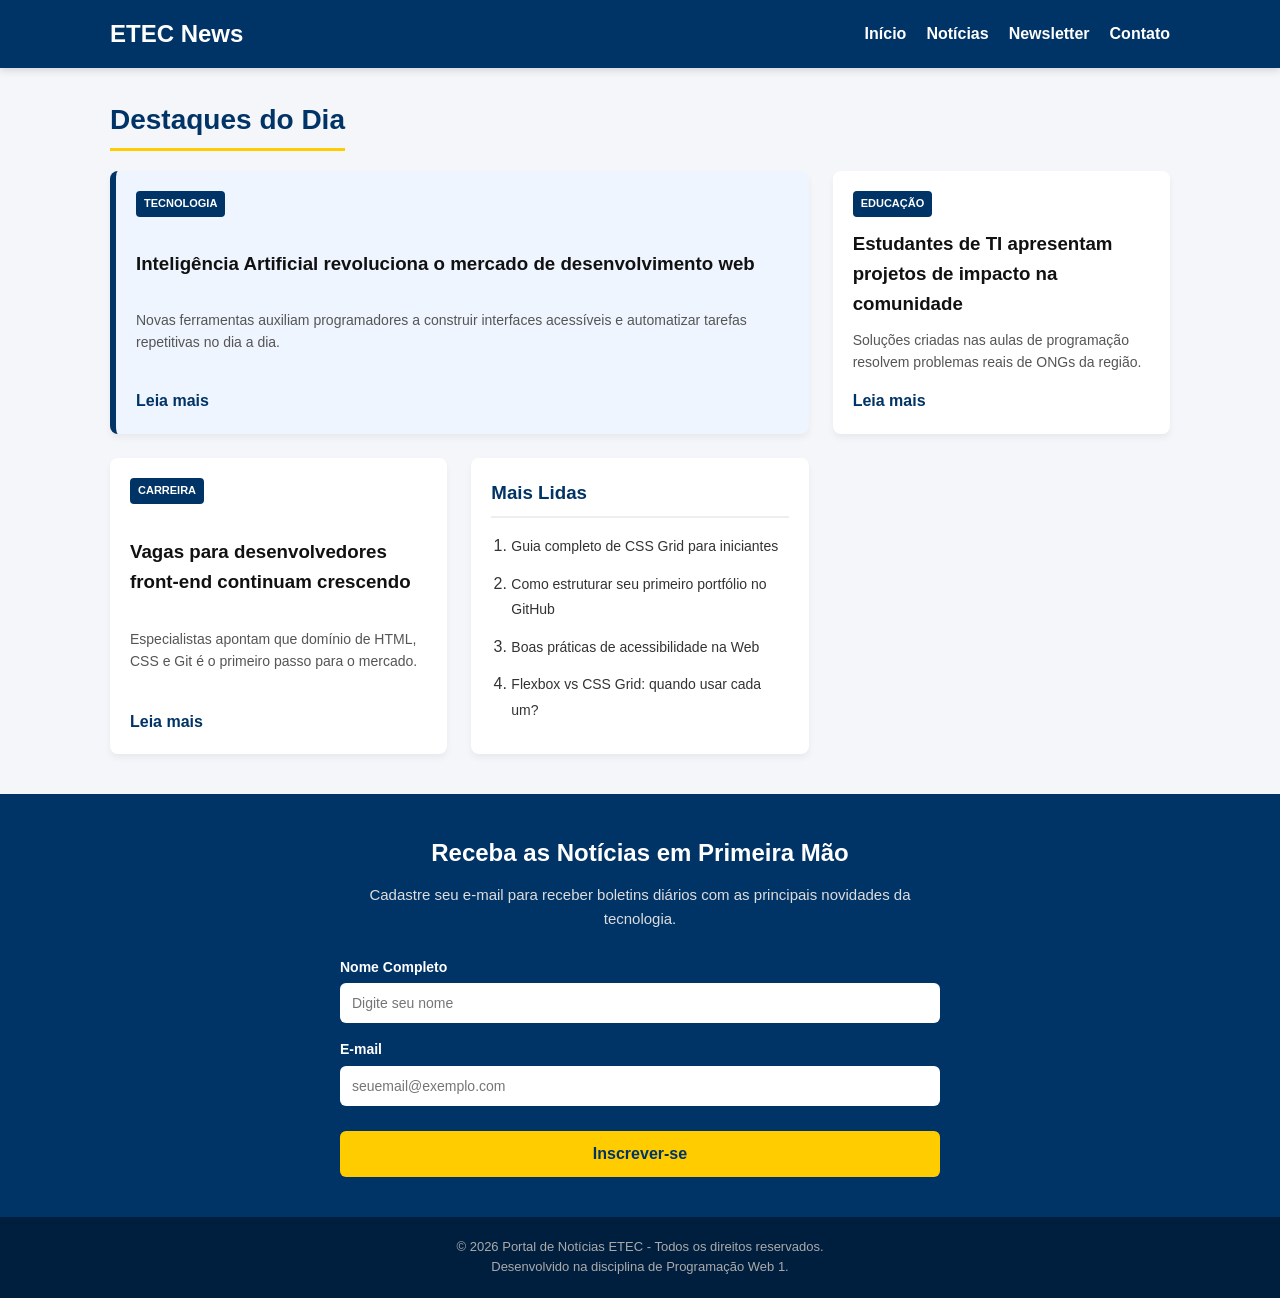
==== index.html @ 2fa305cd "Portal de Notícias da Etec AMS T1" ====
<!DOCTYPE html>
<html lang="pt-BR">
<head>
  <meta charset="UTF-8">
  <meta name="viewport" content="width=device-width, initial-scale=1.0">
  <title>Portal de Notícias ETEC</title>
  <link rel="stylesheet" href="style.css">
</head>
<body>

  <!-- Cabeçalho com Menu Flexbox e Hamburguer Responsivo -->
  <header class="topo-site">
    <nav class="menu-principal">
      <h1 class="logo">ETEC News</h1>

      <!-- Controle do Menu Hambúrguer (CSS puro) -->
      <input type="checkbox" id="menu-toggle" class="menu-toggle">
      <label for="menu-toggle" class="menu-icon" aria-label="Abrir Menu">
        <span></span>
        <span></span>
        <span></span>
      </label>

      <ul class="links-menu">
        <li><a href="#inicio">Início</a></li>
        <li><a href="#noticias">Notícias</a></li>
        <li><a href="#newsletter">Newsletter</a></li>
        <li><a href="#contato">Contato</a></li>
      </ul>
    </nav>
  </header>

  <!-- Conteúdo Principal com CSS Grid -->
  <main class="container-principal" id="noticias">
    <h2 class="titulo-secao">Destaques do Dia</h2>

    <div class="grade-portal">
      <!-- Notícia em Destaque Principal -->
      <article class="card-noticia destaque-principal">
        <span class="tag-categoria">Tecnologia</span>
        <h3>Inteligência Artificial revoluciona o mercado de desenvolvimento web</h3>
        <p>Novas ferramentas auxiliam programadores a construir interfaces acessíveis e automatizar tarefas repetitivas no dia a dia.</p>
        <a href="#" class="btn-leia-mais">Leia mais</a>
      </article>

      <!-- Notícias Secundárias -->
      <article class="card-noticia">
        <span class="tag-categoria">Educação</span>
        <h3>Estudantes de TI apresentam projetos de impacto na comunidade</h3>
        <p>Soluções criadas nas aulas de programação resolvem problemas reais de ONGs da região.</p>
        <a href="#" class="btn-leia-mais">Leia mais</a>
      </article>

      <article class="card-noticia">
        <span class="tag-categoria">Carreira</span>
        <h3>Vagas para desenvolvedores front-end continuam crescendo</h3>
        <p>Especialistas apontam que domínio de HTML, CSS e Git é o primeiro passo para o mercado.</p>
        <a href="#" class="btn-leia-mais">Leia mais</a>
      </article>

      <!-- Barra Lateral -->
      <aside class="barra-lateral">
        <h3>Mais Lidas</h3>
        <ol class="lista-populares">
          <li><a href="#">Guia completo de CSS Grid para iniciantes</a></li>
          <li><a href="#">Como estruturar seu primeiro portfólio no GitHub</a></li>
          <li><a href="#">Boas práticas de acessibilidade na Web</a></li>
          <li><a href="#">Flexbox vs CSS Grid: quando usar cada um?</a></li>
        </ol>
      </aside>
    </div>
  </main>

  <!-- Seção de Formulário (Newsletter) -->
  <section class="secao-newsletter" id="newsletter">
    <div class="container-newsletter">
      <h2>Receba as Notícias em Primeira Mão</h2>
      <p>Cadastre seu e-mail para receber boletins diários com as principais novidades da tecnologia.</p>

      <form class="form-newsletter">
        <div class="campo-grupo">
          <label for="nome">Nome Completo</label>
          <input type="text" id="nome" name="nome" placeholder="Digite seu nome" required>
        </div>

        <div class="campo-grupo">
          <label for="email">E-mail</label>
          <input type="email" id="email" name="email" placeholder="seuemail@exemplo.com" required>
        </div>

        <button type="submit" class="btn-enviar">Inscrever-se</button>
      </form>
    </div>
  </section>

  <!-- Rodapé Semântico -->
  <footer class="rodape-site" id="contato">
    <p>&copy; 2026 Portal de Notícias ETEC - Todos os direitos reservados.</p>
    <p>Desenvolvido na disciplina de Programação Web 1.</p>
  </footer>

</body>
</html>
---- style.css ----
/* Reset e Estilos Gerais */
* {
  box-sizing: border-box;
  margin: 0;
  padding: 0;
}

body {
  font-family: 'Segoe UI', Tahoma, Geneva, Verdana, sans-serif;
  background-color: #f4f6f9;
  color: #333333;
  line-height: 1.6;
}

/* Header e Menu Responsivo (Flexbox) */
.topo-site {
  background-color: #003366;
  position: sticky;
  top: 0;
  z-index: 100;
  box-shadow: 0 2px 8px rgba(0, 0, 0, 0.15);
}

.menu-principal {
  max-width: 1100px;
  margin: 0 auto;
  display: flex;
  justify-content: space-between;
  align-items: center;
  padding: 15px 20px;
}

.logo {
  color: #ffffff;
  font-size: 24px;
}

.links-menu {
  display: flex;
  list-style: none;
  gap: 20px;
}

.links-menu a {
  color: #ffffff;
  text-decoration: none;
  font-weight: 600;
  transition: color 0.3s;
}

.links-menu a:hover {
  color: #ffcc00;
}

/* Menu Hambúrguer (Oculto no Desktop) */
.menu-toggle {
  display: none;
}

.menu-icon {
  display: none;
  flex-direction: column;
  gap: 5px;
  cursor: pointer;
}

.menu-icon span {
  width: 28px;
  height: 3px;
  background-color: #ffffff;
  border-radius: 2px;
  transition: 0.3s;
}

/* Layout Principal (CSS Grid) */
.container-principal {
  max-width: 1100px;
  margin: 30px auto;
  padding: 0 20px;
}

.titulo-secao {
  font-size: 28px;
  margin-bottom: 20px;
  color: #003366;
  border-bottom: 3px solid #ffcc00;
  display: inline-block;
  padding-bottom: 5px;
}

.grade-portal {
  display: grid;
  grid-template-columns: repeat(3, 1fr);
  gap: 24px;
}

/* Cards de Notícia */
.card-noticia {
  background-color: #ffffff;
  border-radius: 8px;
  padding: 20px;
  box-shadow: 0 4px 6px rgba(0, 0, 0, 0.05);
  display: flex;
  flex-direction: column;
  justify-content: space-between;
}

.destaque-principal {
  grid-column: span 2;
  background-color: #eef5ff;
  border-left: 6px solid #003366;
}

.tag-categoria {
  align-self: flex-start;
  background-color: #003366;
  color: #ffffff;
  font-size: 11px;
  text-transform: uppercase;
  font-weight: bold;
  padding: 4px 8px;
  border-radius: 4px;
  margin-bottom: 12px;
}

.card-noticia h3 {
  margin-bottom: 10px;
  color: #111111;
}

.card-noticia p {
  color: #555555;
  margin-bottom: 15px;
  font-size: 14px;
}

.btn-leia-mais {
  display: inline-block;
  color: #003366;
  font-weight: bold;
  text-decoration: none;
}

.btn-leia-mais:hover {
  text-decoration: underline;
}

/* Barra Lateral */
.barra-lateral {
  background-color: #ffffff;
  border-radius: 8px;
  padding: 20px;
  box-shadow: 0 4px 6px rgba(0, 0, 0, 0.05);
}

.barra-lateral h3 {
  color: #003366;
  margin-bottom: 15px;
  border-bottom: 2px solid #eeeeee;
  padding-bottom: 8px;
}

.lista-populares {
  padding-left: 20px;
}

.lista-populares li {
  margin-bottom: 12px;
}

.lista-populares a {
  color: #333333;
  text-decoration: none;
  font-size: 14px;
}

.lista-populares a:hover {
  color: #003366;
  font-weight: bold;
}

/* Seção de Formulário Newsletter */
.secao-newsletter {
  background-color: #003366;
  color: #ffffff;
  padding: 40px 20px;
  margin-top: 40px;
}

.container-newsletter {
  max-width: 600px;
  margin: 0 auto;
  text-align: center;
}

.container-newsletter h2 {
  margin-bottom: 10px;
}

.container-newsletter p {
  margin-bottom: 25px;
  color: #dddddd;
  font-size: 15px;
}

.form-newsletter {
  display: flex;
  flex-direction: column;
  gap: 15px;
  text-align: left;
}

.campo-grupo {
  display: flex;
  flex-direction: column;
  gap: 5px;
}

.campo-grupo label {
  font-size: 14px;
  font-weight: 600;
}

.campo-grupo input {
  padding: 12px;
  border: none;
  border-radius: 6px;
  font-size: 14px;
}

.btn-enviar {
  background-color: #ffcc00;
  color: #003366;
  border: none;
  padding: 14px;
  font-weight: bold;
  font-size: 16px;
  border-radius: 6px;
  cursor: pointer;
  transition: background-color 0.3s;
  margin-top: 10px;
}

.btn-enviar:hover {
  background-color: #e6b800;
}

/* Rodapé */
.rodape-site {
  background-color: #001f3f;
  color: #aaaaaa;
  text-align: center;
  padding: 20px;
  font-size: 13px;
}

/* Responsividade (Telas Pequenas / Mobile) */
@media (max-width: 768px) {
  .menu-icon {
    display: flex;
  }

  .links-menu {
    display: none;
    position: absolute;
    top: 60px;
    left: 0;
    width: 100%;
    background-color: #002244;
    flex-direction: column;
    padding: 20px;
    box-shadow: 0 4px 8px rgba(0, 0, 0, 0.2);
  }

  /* Exibe os links quando a checkbox do menu estiver marcada */
  .menu-toggle:checked ~ .links-menu {
    display: flex;
  }

  .grade-portal {
    grid-template-columns: 1fr;
  }

  .destaque-principal {
    grid-column: span 1;
  }
}
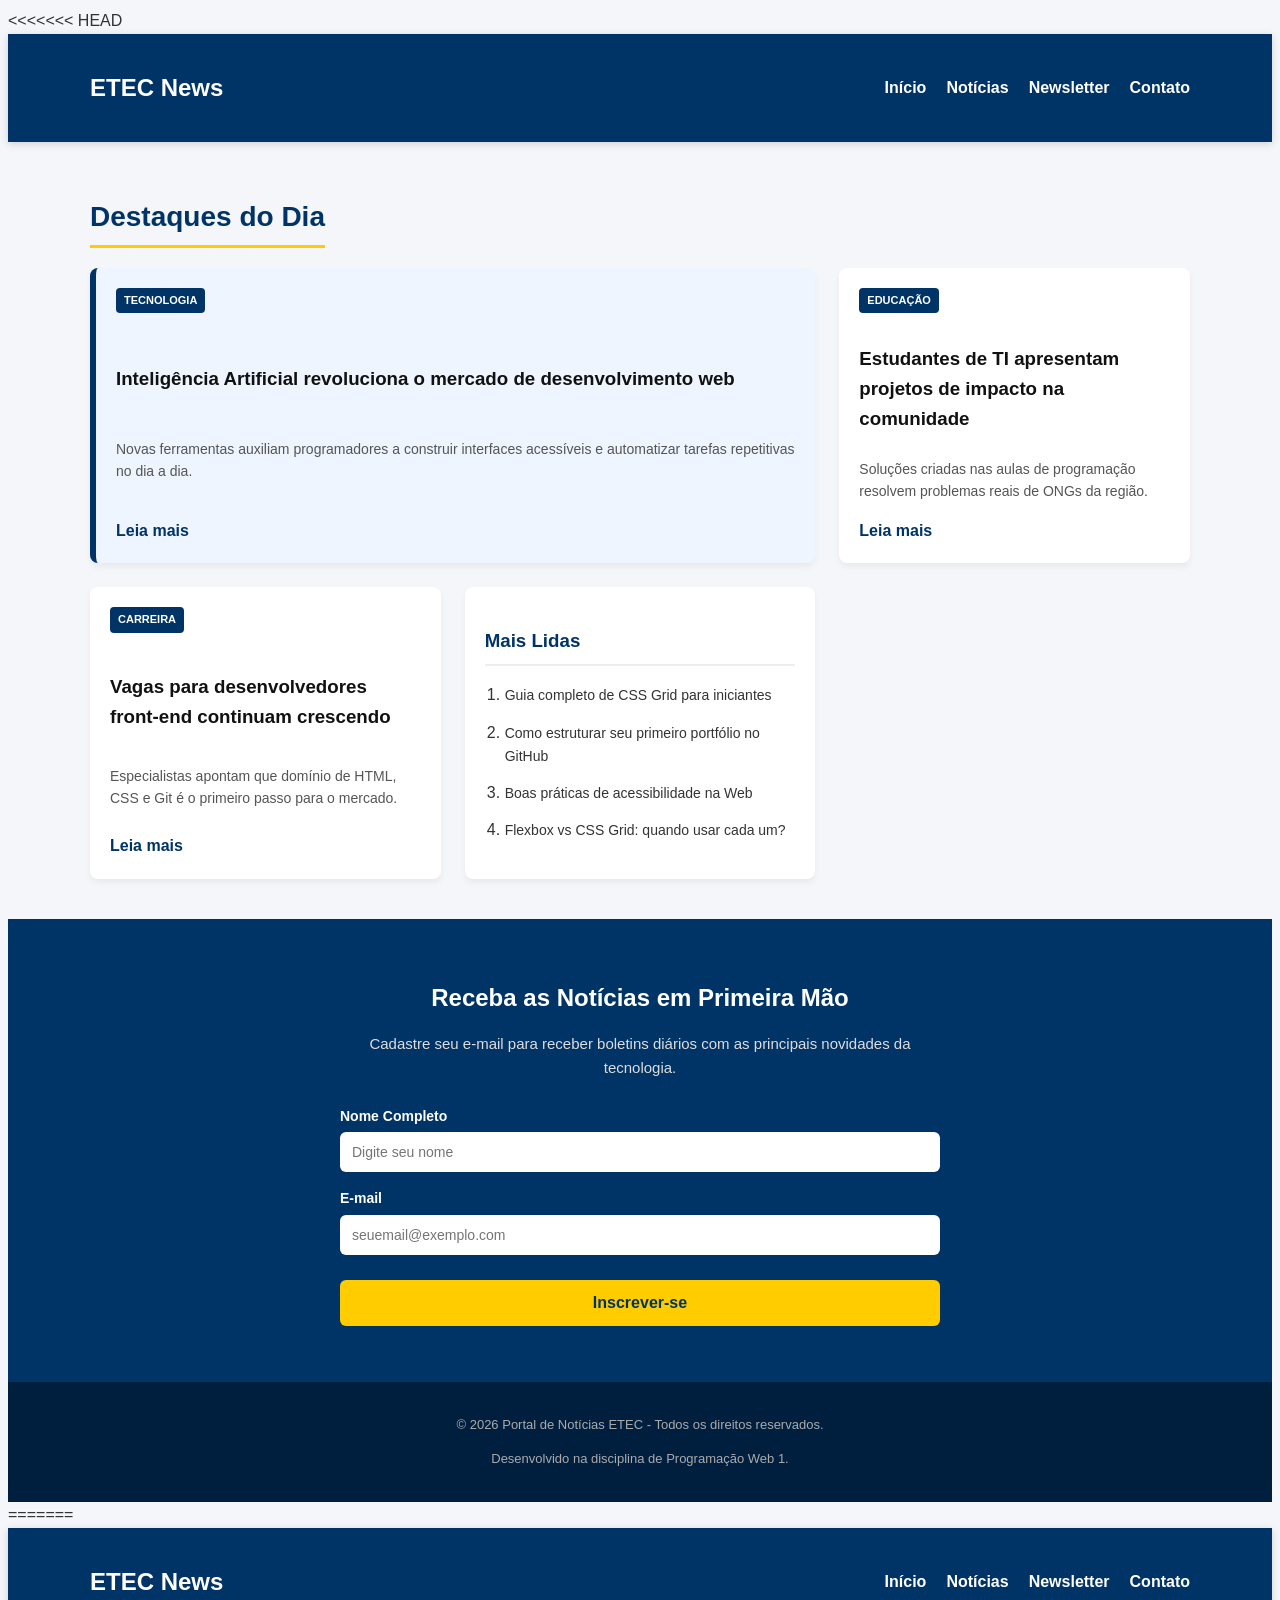
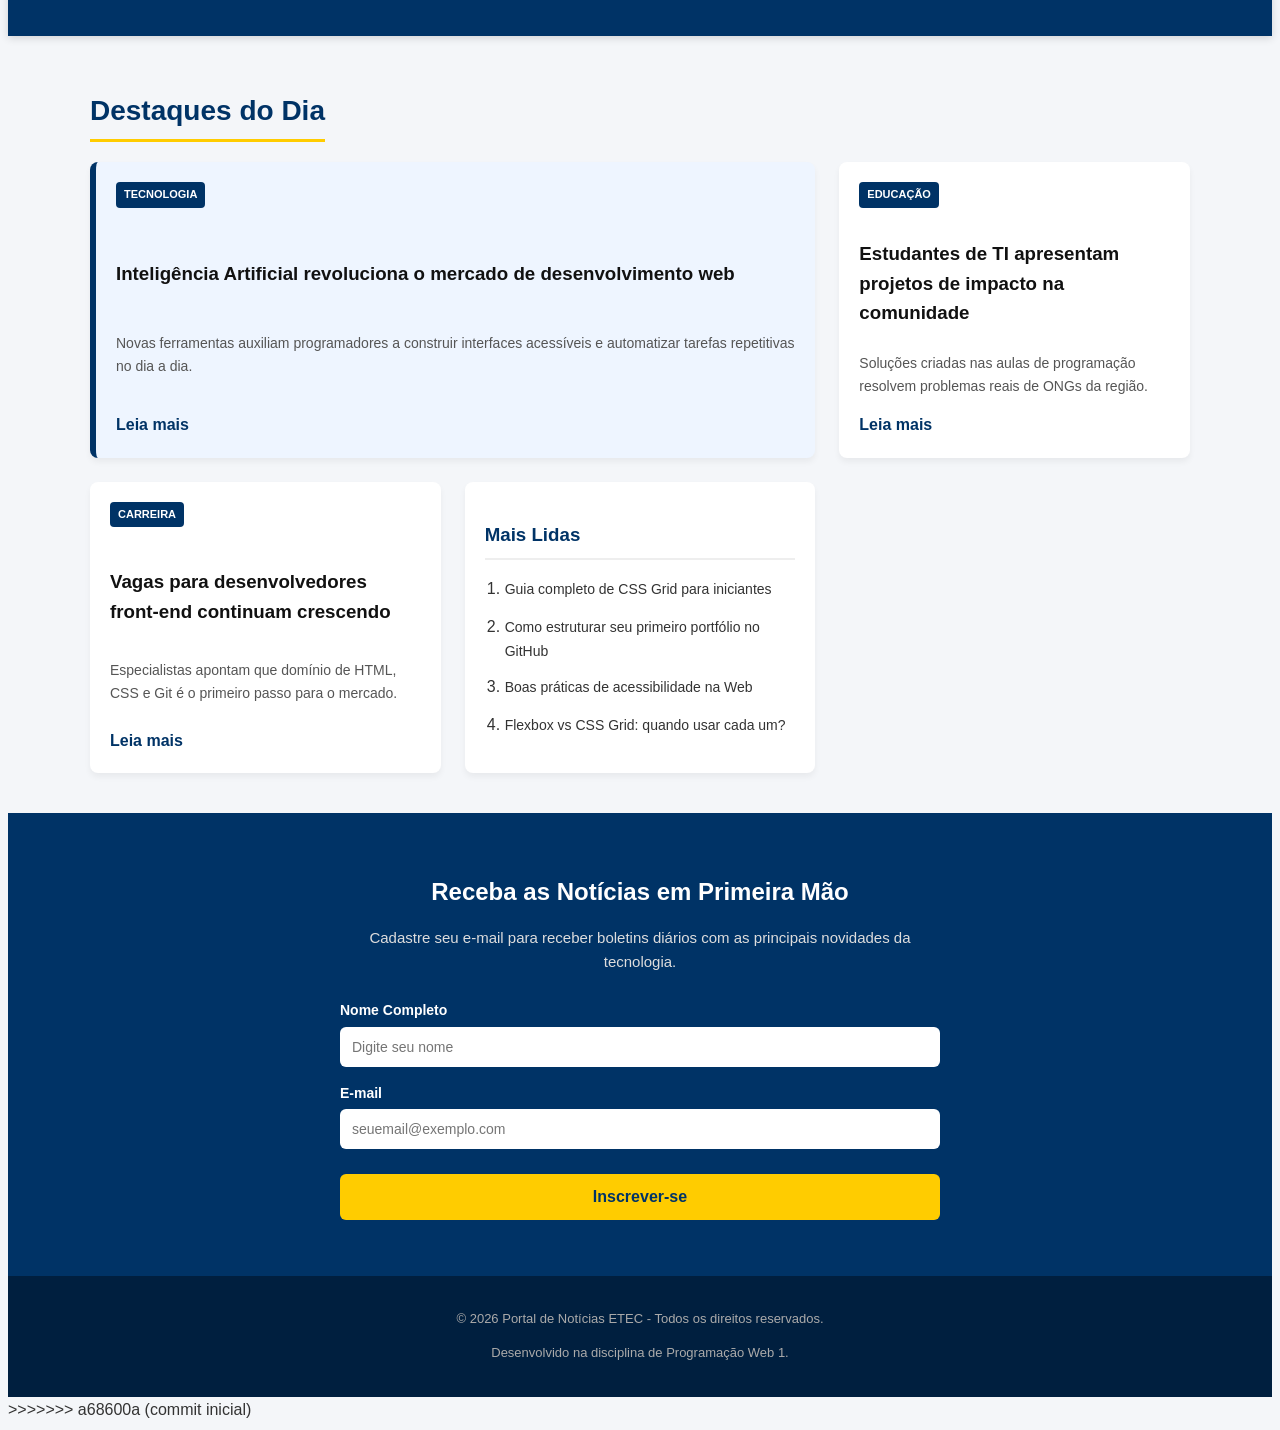
==== commit 714570db: "commit inicial" ====
--- a/index.html
+++ b/index.html
@@ -1,3 +1,4 @@
+<<<<<<< HEAD
 <!DOCTYPE html>
 <html lang="pt-BR">
 <head>
@@ -100,4 +101,108 @@
   </footer>
 
 </body>
+=======
+<!DOCTYPE html>
+<html lang="pt-BR">
+<head>
+  <meta charset="UTF-8">
+  <meta name="viewport" content="width=device-width, initial-scale=1.0">
+  <title>Portal de Notícias ETEC</title>
+  <link rel="stylesheet" href="style.css">
+</head>
+<body>
+
+  <!-- Cabeçalho com Menu Flexbox e Hamburguer Responsivo -->
+  <header class="topo-site">
+    <nav class="menu-principal">
+      <h1 class="logo">ETEC News</h1>
+
+      <!-- Controle do Menu Hambúrguer (CSS puro) -->
+      <input type="checkbox" id="menu-toggle" class="menu-toggle">
+      <label for="menu-toggle" class="menu-icon" aria-label="Abrir Menu">
+        <span></span>
+        <span></span>
+        <span></span>
+      </label>
+
+      <ul class="links-menu">
+        <li><a href="#inicio">Início</a></li>
+        <li><a href="#noticias">Notícias</a></li>
+        <li><a href="#newsletter">Newsletter</a></li>
+        <li><a href="#contato">Contato</a></li>
+      </ul>
+    </nav>
+  </header>
+
+  <!-- Conteúdo Principal com CSS Grid -->
+  <main class="container-principal" id="noticias">
+    <h2 class="titulo-secao">Destaques do Dia</h2>
+
+    <div class="grade-portal">
+      <!-- Notícia em Destaque Principal -->
+      <article class="card-noticia destaque-principal">
+        <span class="tag-categoria">Tecnologia</span>
+        <h3>Inteligência Artificial revoluciona o mercado de desenvolvimento web</h3>
+        <p>Novas ferramentas auxiliam programadores a construir interfaces acessíveis e automatizar tarefas repetitivas no dia a dia.</p>
+        <a href="#" class="btn-leia-mais">Leia mais</a>
+      </article>
+
+      <!-- Notícias Secundárias -->
+      <article class="card-noticia">
+        <span class="tag-categoria">Educação</span>
+        <h3>Estudantes de TI apresentam projetos de impacto na comunidade</h3>
+        <p>Soluções criadas nas aulas de programação resolvem problemas reais de ONGs da região.</p>
+        <a href="#" class="btn-leia-mais">Leia mais</a>
+      </article>
+
+      <article class="card-noticia">
+        <span class="tag-categoria">Carreira</span>
+        <h3>Vagas para desenvolvedores front-end continuam crescendo</h3>
+        <p>Especialistas apontam que domínio de HTML, CSS e Git é o primeiro passo para o mercado.</p>
+        <a href="#" class="btn-leia-mais">Leia mais</a>
+      </article>
+
+      <!-- Barra Lateral -->
+      <aside class="barra-lateral">
+        <h3>Mais Lidas</h3>
+        <ol class="lista-populares">
+          <li><a href="#">Guia completo de CSS Grid para iniciantes</a></li>
+          <li><a href="#">Como estruturar seu primeiro portfólio no GitHub</a></li>
+          <li><a href="#">Boas práticas de acessibilidade na Web</a></li>
+          <li><a href="#">Flexbox vs CSS Grid: quando usar cada um?</a></li>
+        </ol>
+      </aside>
+    </div>
+  </main>
+
+  <!-- Seção de Formulário (Newsletter) -->
+  <section class="secao-newsletter" id="newsletter">
+    <div class="container-newsletter">
+      <h2>Receba as Notícias em Primeira Mão</h2>
+      <p>Cadastre seu e-mail para receber boletins diários com as principais novidades da tecnologia.</p>
+
+      <form class="form-newsletter">
+        <div class="campo-grupo">
+          <label for="nome">Nome Completo</label>
+          <input type="text" id="nome" name="nome" placeholder="Digite seu nome" required>
+        </div>
+
+        <div class="campo-grupo">
+          <label for="email">E-mail</label>
+          <input type="email" id="email" name="email" placeholder="seuemail@exemplo.com" required>
+        </div>
+
+        <button type="submit" class="btn-enviar">Inscrever-se</button>
+      </form>
+    </div>
+  </section>
+
+  <!-- Rodapé Semântico -->
+  <footer class="rodape-site" id="contato">
+    <p>&copy; 2026 Portal de Notícias ETEC - Todos os direitos reservados.</p>
+    <p>Desenvolvido na disciplina de Programação Web 1.</p>
+  </footer>
+
+</body>
+>>>>>>> a68600a (commit inicial)
 </html>
--- a/style.css
+++ b/style.css
@@ -1,3 +1,4 @@
+<<<<<<< HEAD
 /* Reset e Estilos Gerais */
 * {
   box-sizing: border-box;
@@ -284,4 +285,292 @@
   .destaque-principal {
     grid-column: span 1;
   }
+=======
+/* Reset e Estilos Gerais */
+* {
+  box-sizing: border-box;
+  margin: 0;
+  padding: 0;
+}
+
+body {
+  font-family: 'Segoe UI', Tahoma, Geneva, Verdana, sans-serif;
+  background-color: #f4f6f9;
+  color: #333333;
+  line-height: 1.6;
+}
+
+/* Header e Menu Responsivo (Flexbox) */
+.topo-site {
+  background-color: #003366;
+  position: sticky;
+  top: 0;
+  z-index: 100;
+  box-shadow: 0 2px 8px rgba(0, 0, 0, 0.15);
+}
+
+.menu-principal {
+  max-width: 1100px;
+  margin: 0 auto;
+  display: flex;
+  justify-content: space-between;
+  align-items: center;
+  padding: 15px 20px;
+}
+
+.logo {
+  color: #ffffff;
+  font-size: 24px;
+}
+
+.links-menu {
+  display: flex;
+  list-style: none;
+  gap: 20px;
+}
+
+.links-menu a {
+  color: #ffffff;
+  text-decoration: none;
+  font-weight: 600;
+  transition: color 0.3s;
+}
+
+.links-menu a:hover {
+  color: #ffcc00;
+}
+
+/* Menu Hambúrguer (Oculto no Desktop) */
+.menu-toggle {
+  display: none;
+}
+
+.menu-icon {
+  display: none;
+  flex-direction: column;
+  gap: 5px;
+  cursor: pointer;
+}
+
+.menu-icon span {
+  width: 28px;
+  height: 3px;
+  background-color: #ffffff;
+  border-radius: 2px;
+  transition: 0.3s;
+}
+
+/* Layout Principal (CSS Grid) */
+.container-principal {
+  max-width: 1100px;
+  margin: 30px auto;
+  padding: 0 20px;
+}
+
+.titulo-secao {
+  font-size: 28px;
+  margin-bottom: 20px;
+  color: #003366;
+  border-bottom: 3px solid #ffcc00;
+  display: inline-block;
+  padding-bottom: 5px;
+}
+
+.grade-portal {
+  display: grid;
+  grid-template-columns: repeat(3, 1fr);
+  gap: 24px;
+}
+
+/* Cards de Notícia */
+.card-noticia {
+  background-color: #ffffff;
+  border-radius: 8px;
+  padding: 20px;
+  box-shadow: 0 4px 6px rgba(0, 0, 0, 0.05);
+  display: flex;
+  flex-direction: column;
+  justify-content: space-between;
+}
+
+.destaque-principal {
+  grid-column: span 2;
+  background-color: #eef5ff;
+  border-left: 6px solid #003366;
+}
+
+.tag-categoria {
+  align-self: flex-start;
+  background-color: #003366;
+  color: #ffffff;
+  font-size: 11px;
+  text-transform: uppercase;
+  font-weight: bold;
+  padding: 4px 8px;
+  border-radius: 4px;
+  margin-bottom: 12px;
+}
+
+.card-noticia h3 {
+  margin-bottom: 10px;
+  color: #111111;
+}
+
+.card-noticia p {
+  color: #555555;
+  margin-bottom: 15px;
+  font-size: 14px;
+}
+
+.btn-leia-mais {
+  display: inline-block;
+  color: #003366;
+  font-weight: bold;
+  text-decoration: none;
+}
+
+.btn-leia-mais:hover {
+  text-decoration: underline;
+}
+
+/* Barra Lateral */
+.barra-lateral {
+  background-color: #ffffff;
+  border-radius: 8px;
+  padding: 20px;
+  box-shadow: 0 4px 6px rgba(0, 0, 0, 0.05);
+}
+
+.barra-lateral h3 {
+  color: #003366;
+  margin-bottom: 15px;
+  border-bottom: 2px solid #eeeeee;
+  padding-bottom: 8px;
+}
+
+.lista-populares {
+  padding-left: 20px;
+}
+
+.lista-populares li {
+  margin-bottom: 12px;
+}
+
+.lista-populares a {
+  color: #333333;
+  text-decoration: none;
+  font-size: 14px;
+}
+
+.lista-populares a:hover {
+  color: #003366;
+  font-weight: bold;
+}
+
+/* Seção de Formulário Newsletter */
+.secao-newsletter {
+  background-color: #003366;
+  color: #ffffff;
+  padding: 40px 20px;
+  margin-top: 40px;
+}
+
+.container-newsletter {
+  max-width: 600px;
+  margin: 0 auto;
+  text-align: center;
+}
+
+.container-newsletter h2 {
+  margin-bottom: 10px;
+}
+
+.container-newsletter p {
+  margin-bottom: 25px;
+  color: #dddddd;
+  font-size: 15px;
+}
+
+.form-newsletter {
+  display: flex;
+  flex-direction: column;
+  gap: 15px;
+  text-align: left;
+}
+
+.campo-grupo {
+  display: flex;
+  flex-direction: column;
+  gap: 5px;
+}
+
+.campo-grupo label {
+  font-size: 14px;
+  font-weight: 600;
+}
+
+.campo-grupo input {
+  padding: 12px;
+  border: none;
+  border-radius: 6px;
+  font-size: 14px;
+}
+
+.btn-enviar {
+  background-color: #ffcc00;
+  color: #003366;
+  border: none;
+  padding: 14px;
+  font-weight: bold;
+  font-size: 16px;
+  border-radius: 6px;
+  cursor: pointer;
+  transition: background-color 0.3s;
+  margin-top: 10px;
+}
+
+.btn-enviar:hover {
+  background-color: #e6b800;
+}
+
+/* Rodapé */
+.rodape-site {
+  background-color: #001f3f;
+  color: #aaaaaa;
+  text-align: center;
+  padding: 20px;
+  font-size: 13px;
+}
+
+/* Responsividade (Telas Pequenas / Mobile) */
+@media (max-width: 768px) {
+  .menu-icon {
+    display: flex;
+  }
+
+  .links-menu {
+    display: none;
+    position: absolute;
+    top: 60px;
+    left: 0;
+    width: 100%;
+    background-color: #002244;
+    flex-direction: column;
+    padding: 20px;
+    box-shadow: 0 4px 8px rgba(0, 0, 0, 0.2);
+  }
+
+  /* Exibe os links quando a checkbox do menu estiver marcada */
+  .menu-toggle:checked ~ .links-menu {
+    display: flex;
+  }
+
+  .grade-portal {
+    grid-template-columns: 1fr;
+  }
+
+  .destaque-principal {
+    grid-column: span 1;
+  }
+>>>>>>> a68600a (commit inicial)
 }
--- a/style.css
+++ b/style.css
@@ -1,3 +1,4 @@
+<<<<<<< HEAD
 /* Reset e Estilos Gerais */
 * {
   box-sizing: border-box;
@@ -284,4 +285,292 @@
   .destaque-principal {
     grid-column: span 1;
   }
+=======
+/* Reset e Estilos Gerais */
+* {
+  box-sizing: border-box;
+  margin: 0;
+  padding: 0;
+}
+
+body {
+  font-family: 'Segoe UI', Tahoma, Geneva, Verdana, sans-serif;
+  background-color: #f4f6f9;
+  color: #333333;
+  line-height: 1.6;
+}
+
+/* Header e Menu Responsivo (Flexbox) */
+.topo-site {
+  background-color: #003366;
+  position: sticky;
+  top: 0;
+  z-index: 100;
+  box-shadow: 0 2px 8px rgba(0, 0, 0, 0.15);
+}
+
+.menu-principal {
+  max-width: 1100px;
+  margin: 0 auto;
+  display: flex;
+  justify-content: space-between;
+  align-items: center;
+  padding: 15px 20px;
+}
+
+.logo {
+  color: #ffffff;
+  font-size: 24px;
+}
+
+.links-menu {
+  display: flex;
+  list-style: none;
+  gap: 20px;
+}
+
+.links-menu a {
+  color: #ffffff;
+  text-decoration: none;
+  font-weight: 600;
+  transition: color 0.3s;
+}
+
+.links-menu a:hover {
+  color: #ffcc00;
+}
+
+/* Menu Hambúrguer (Oculto no Desktop) */
+.menu-toggle {
+  display: none;
+}
+
+.menu-icon {
+  display: none;
+  flex-direction: column;
+  gap: 5px;
+  cursor: pointer;
+}
+
+.menu-icon span {
+  width: 28px;
+  height: 3px;
+  background-color: #ffffff;
+  border-radius: 2px;
+  transition: 0.3s;
+}
+
+/* Layout Principal (CSS Grid) */
+.container-principal {
+  max-width: 1100px;
+  margin: 30px auto;
+  padding: 0 20px;
+}
+
+.titulo-secao {
+  font-size: 28px;
+  margin-bottom: 20px;
+  color: #003366;
+  border-bottom: 3px solid #ffcc00;
+  display: inline-block;
+  padding-bottom: 5px;
+}
+
+.grade-portal {
+  display: grid;
+  grid-template-columns: repeat(3, 1fr);
+  gap: 24px;
+}
+
+/* Cards de Notícia */
+.card-noticia {
+  background-color: #ffffff;
+  border-radius: 8px;
+  padding: 20px;
+  box-shadow: 0 4px 6px rgba(0, 0, 0, 0.05);
+  display: flex;
+  flex-direction: column;
+  justify-content: space-between;
+}
+
+.destaque-principal {
+  grid-column: span 2;
+  background-color: #eef5ff;
+  border-left: 6px solid #003366;
+}
+
+.tag-categoria {
+  align-self: flex-start;
+  background-color: #003366;
+  color: #ffffff;
+  font-size: 11px;
+  text-transform: uppercase;
+  font-weight: bold;
+  padding: 4px 8px;
+  border-radius: 4px;
+  margin-bottom: 12px;
+}
+
+.card-noticia h3 {
+  margin-bottom: 10px;
+  color: #111111;
+}
+
+.card-noticia p {
+  color: #555555;
+  margin-bottom: 15px;
+  font-size: 14px;
+}
+
+.btn-leia-mais {
+  display: inline-block;
+  color: #003366;
+  font-weight: bold;
+  text-decoration: none;
+}
+
+.btn-leia-mais:hover {
+  text-decoration: underline;
+}
+
+/* Barra Lateral */
+.barra-lateral {
+  background-color: #ffffff;
+  border-radius: 8px;
+  padding: 20px;
+  box-shadow: 0 4px 6px rgba(0, 0, 0, 0.05);
+}
+
+.barra-lateral h3 {
+  color: #003366;
+  margin-bottom: 15px;
+  border-bottom: 2px solid #eeeeee;
+  padding-bottom: 8px;
+}
+
+.lista-populares {
+  padding-left: 20px;
+}
+
+.lista-populares li {
+  margin-bottom: 12px;
+}
+
+.lista-populares a {
+  color: #333333;
+  text-decoration: none;
+  font-size: 14px;
+}
+
+.lista-populares a:hover {
+  color: #003366;
+  font-weight: bold;
+}
+
+/* Seção de Formulário Newsletter */
+.secao-newsletter {
+  background-color: #003366;
+  color: #ffffff;
+  padding: 40px 20px;
+  margin-top: 40px;
+}
+
+.container-newsletter {
+  max-width: 600px;
+  margin: 0 auto;
+  text-align: center;
+}
+
+.container-newsletter h2 {
+  margin-bottom: 10px;
+}
+
+.container-newsletter p {
+  margin-bottom: 25px;
+  color: #dddddd;
+  font-size: 15px;
+}
+
+.form-newsletter {
+  display: flex;
+  flex-direction: column;
+  gap: 15px;
+  text-align: left;
+}
+
+.campo-grupo {
+  display: flex;
+  flex-direction: column;
+  gap: 5px;
+}
+
+.campo-grupo label {
+  font-size: 14px;
+  font-weight: 600;
+}
+
+.campo-grupo input {
+  padding: 12px;
+  border: none;
+  border-radius: 6px;
+  font-size: 14px;
+}
+
+.btn-enviar {
+  background-color: #ffcc00;
+  color: #003366;
+  border: none;
+  padding: 14px;
+  font-weight: bold;
+  font-size: 16px;
+  border-radius: 6px;
+  cursor: pointer;
+  transition: background-color 0.3s;
+  margin-top: 10px;
+}
+
+.btn-enviar:hover {
+  background-color: #e6b800;
+}
+
+/* Rodapé */
+.rodape-site {
+  background-color: #001f3f;
+  color: #aaaaaa;
+  text-align: center;
+  padding: 20px;
+  font-size: 13px;
+}
+
+/* Responsividade (Telas Pequenas / Mobile) */
+@media (max-width: 768px) {
+  .menu-icon {
+    display: flex;
+  }
+
+  .links-menu {
+    display: none;
+    position: absolute;
+    top: 60px;
+    left: 0;
+    width: 100%;
+    background-color: #002244;
+    flex-direction: column;
+    padding: 20px;
+    box-shadow: 0 4px 8px rgba(0, 0, 0, 0.2);
+  }
+
+  /* Exibe os links quando a checkbox do menu estiver marcada */
+  .menu-toggle:checked ~ .links-menu {
+    display: flex;
+  }
+
+  .grade-portal {
+    grid-template-columns: 1fr;
+  }
+
+  .destaque-principal {
+    grid-column: span 1;
+  }
+>>>>>>> a68600a (commit inicial)
 }
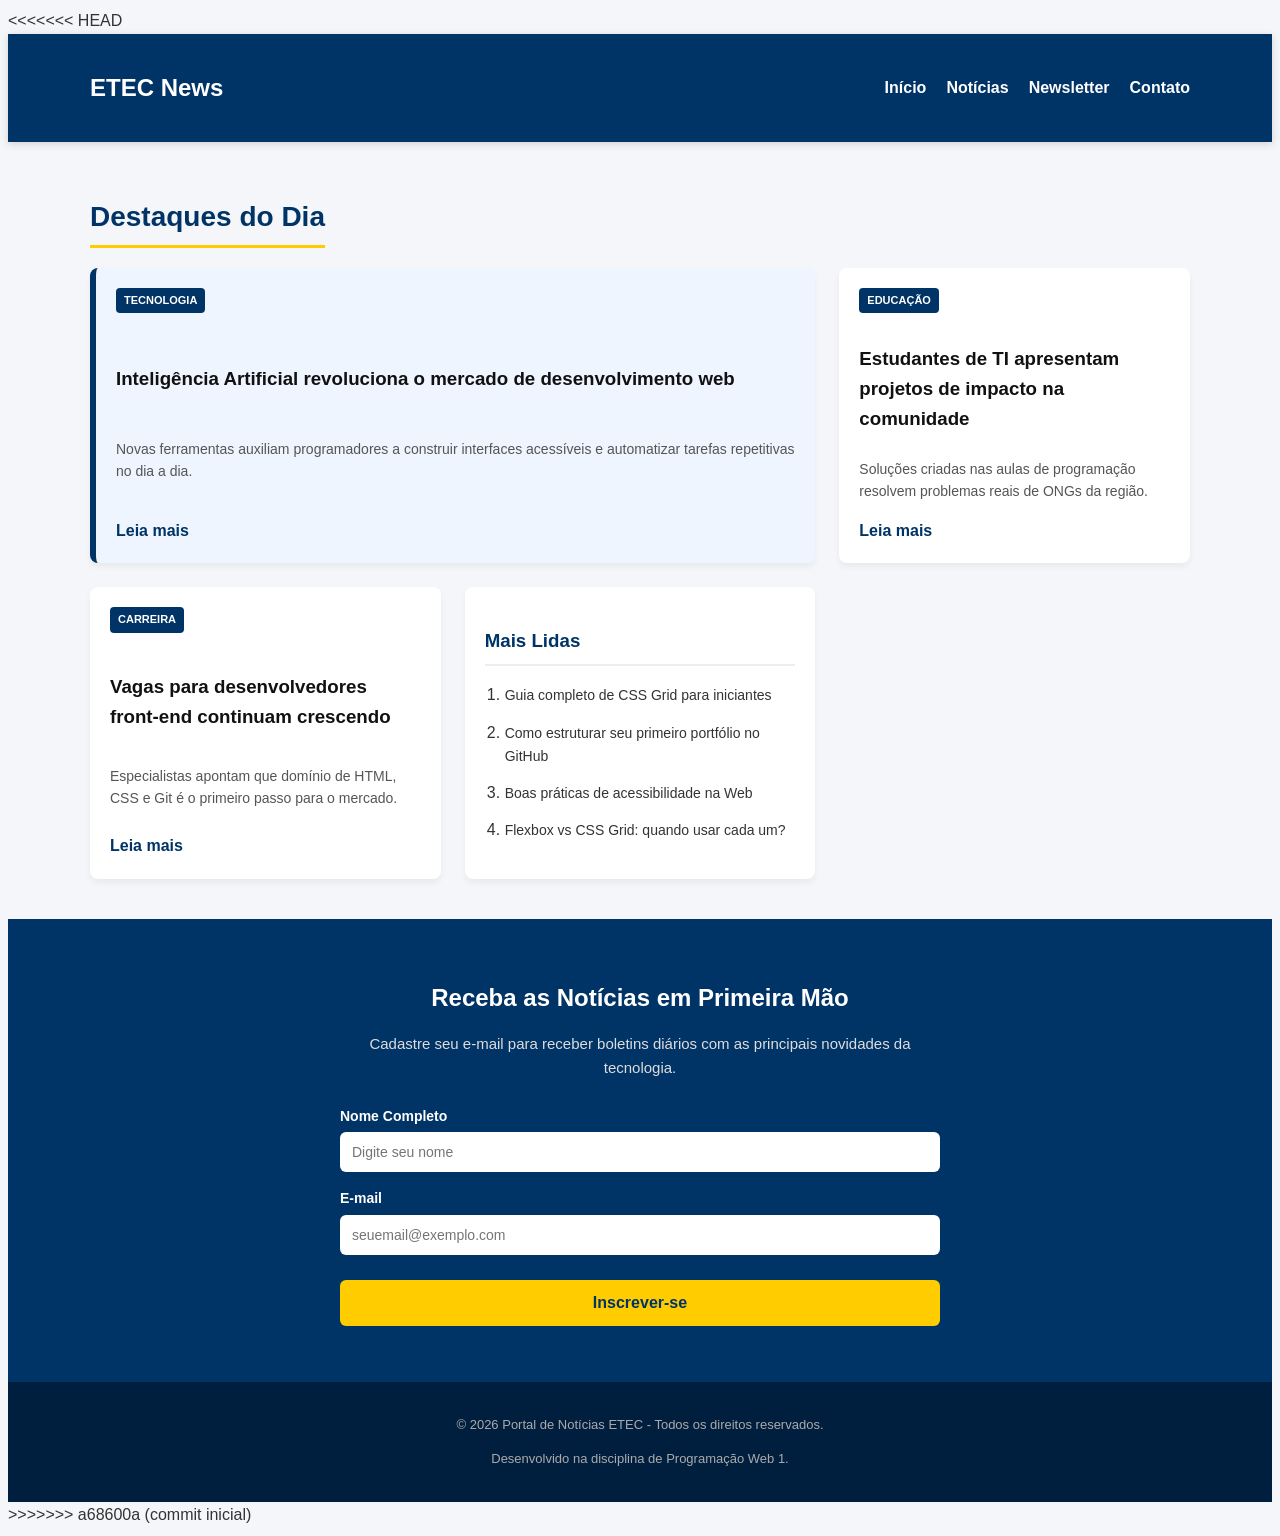
==== commit 43247d80: "Update index.html" ====
--- a/index.html
+++ b/index.html
@@ -1,4 +1,4 @@
-<<<<<<< HEAD
+<<<<<<< HEAD
 <!DOCTYPE html>
 <html lang="pt-BR">
 <head>
@@ -101,108 +101,5 @@
   </footer>
 
 </body>
-=======
-<!DOCTYPE html>
-<html lang="pt-BR">
-<head>
-  <meta charset="UTF-8">
-  <meta name="viewport" content="width=device-width, initial-scale=1.0">
-  <title>Portal de Notícias ETEC</title>
-  <link rel="stylesheet" href="style.css">
-</head>
-<body>
-
-  <!-- Cabeçalho com Menu Flexbox e Hamburguer Responsivo -->
-  <header class="topo-site">
-    <nav class="menu-principal">
-      <h1 class="logo">ETEC News</h1>
-
-      <!-- Controle do Menu Hambúrguer (CSS puro) -->
-      <input type="checkbox" id="menu-toggle" class="menu-toggle">
-      <label for="menu-toggle" class="menu-icon" aria-label="Abrir Menu">
-        <span></span>
-        <span></span>
-        <span></span>
-      </label>
-
-      <ul class="links-menu">
-        <li><a href="#inicio">Início</a></li>
-        <li><a href="#noticias">Notícias</a></li>
-        <li><a href="#newsletter">Newsletter</a></li>
-        <li><a href="#contato">Contato</a></li>
-      </ul>
-    </nav>
-  </header>
-
-  <!-- Conteúdo Principal com CSS Grid -->
-  <main class="container-principal" id="noticias">
-    <h2 class="titulo-secao">Destaques do Dia</h2>
-
-    <div class="grade-portal">
-      <!-- Notícia em Destaque Principal -->
-      <article class="card-noticia destaque-principal">
-        <span class="tag-categoria">Tecnologia</span>
-        <h3>Inteligência Artificial revoluciona o mercado de desenvolvimento web</h3>
-        <p>Novas ferramentas auxiliam programadores a construir interfaces acessíveis e automatizar tarefas repetitivas no dia a dia.</p>
-        <a href="#" class="btn-leia-mais">Leia mais</a>
-      </article>
-
-      <!-- Notícias Secundárias -->
-      <article class="card-noticia">
-        <span class="tag-categoria">Educação</span>
-        <h3>Estudantes de TI apresentam projetos de impacto na comunidade</h3>
-        <p>Soluções criadas nas aulas de programação resolvem problemas reais de ONGs da região.</p>
-        <a href="#" class="btn-leia-mais">Leia mais</a>
-      </article>
-
-      <article class="card-noticia">
-        <span class="tag-categoria">Carreira</span>
-        <h3>Vagas para desenvolvedores front-end continuam crescendo</h3>
-        <p>Especialistas apontam que domínio de HTML, CSS e Git é o primeiro passo para o mercado.</p>
-        <a href="#" class="btn-leia-mais">Leia mais</a>
-      </article>
-
-      <!-- Barra Lateral -->
-      <aside class="barra-lateral">
-        <h3>Mais Lidas</h3>
-        <ol class="lista-populares">
-          <li><a href="#">Guia completo de CSS Grid para iniciantes</a></li>
-          <li><a href="#">Como estruturar seu primeiro portfólio no GitHub</a></li>
-          <li><a href="#">Boas práticas de acessibilidade na Web</a></li>
-          <li><a href="#">Flexbox vs CSS Grid: quando usar cada um?</a></li>
-        </ol>
-      </aside>
-    </div>
-  </main>
-
-  <!-- Seção de Formulário (Newsletter) -->
-  <section class="secao-newsletter" id="newsletter">
-    <div class="container-newsletter">
-      <h2>Receba as Notícias em Primeira Mão</h2>
-      <p>Cadastre seu e-mail para receber boletins diários com as principais novidades da tecnologia.</p>
-
-      <form class="form-newsletter">
-        <div class="campo-grupo">
-          <label for="nome">Nome Completo</label>
-          <input type="text" id="nome" name="nome" placeholder="Digite seu nome" required>
-        </div>
-
-        <div class="campo-grupo">
-          <label for="email">E-mail</label>
-          <input type="email" id="email" name="email" placeholder="seuemail@exemplo.com" required>
-        </div>
-
-        <button type="submit" class="btn-enviar">Inscrever-se</button>
-      </form>
-    </div>
-  </section>
-
-  <!-- Rodapé Semântico -->
-  <footer class="rodape-site" id="contato">
-    <p>&copy; 2026 Portal de Notícias ETEC - Todos os direitos reservados.</p>
-    <p>Desenvolvido na disciplina de Programação Web 1.</p>
-  </footer>
-
-</body>
->>>>>>> a68600a (commit inicial)
-</html>+>>>>>>> a68600a (commit inicial)
+</html>
